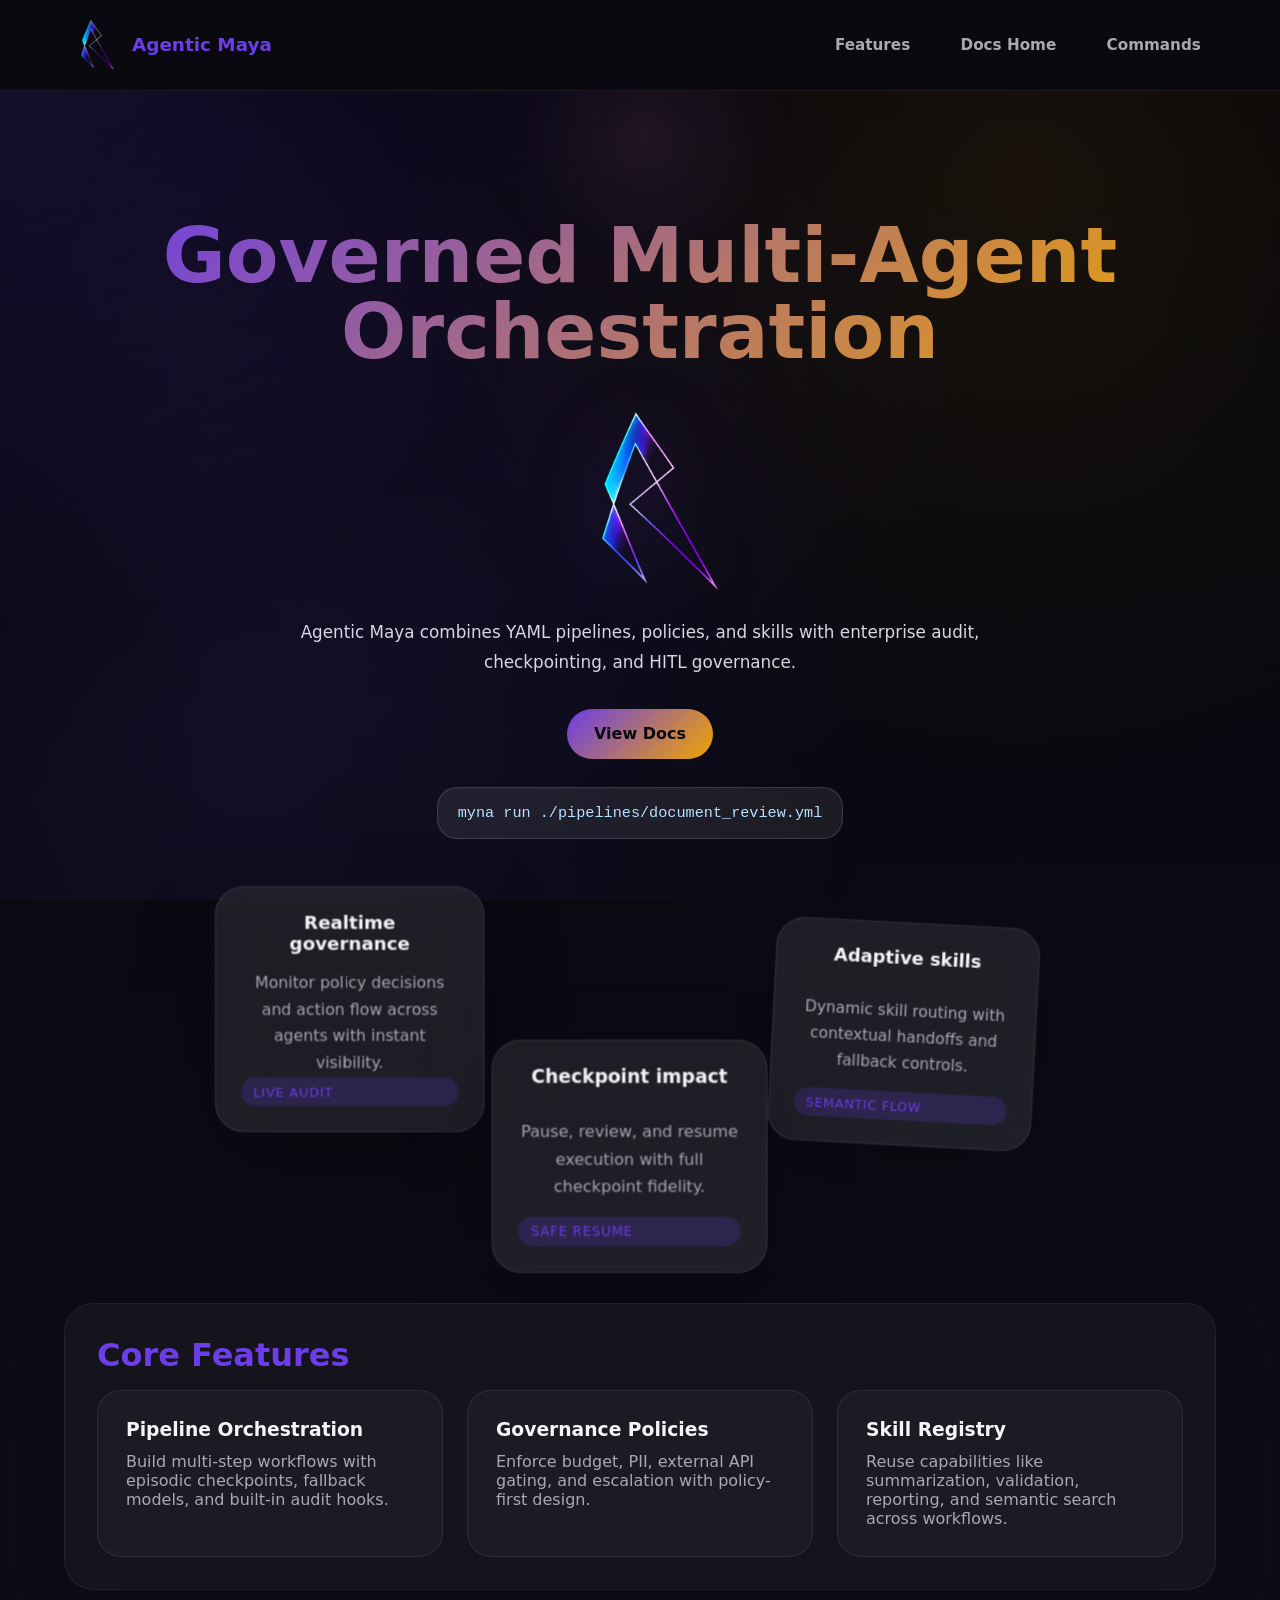
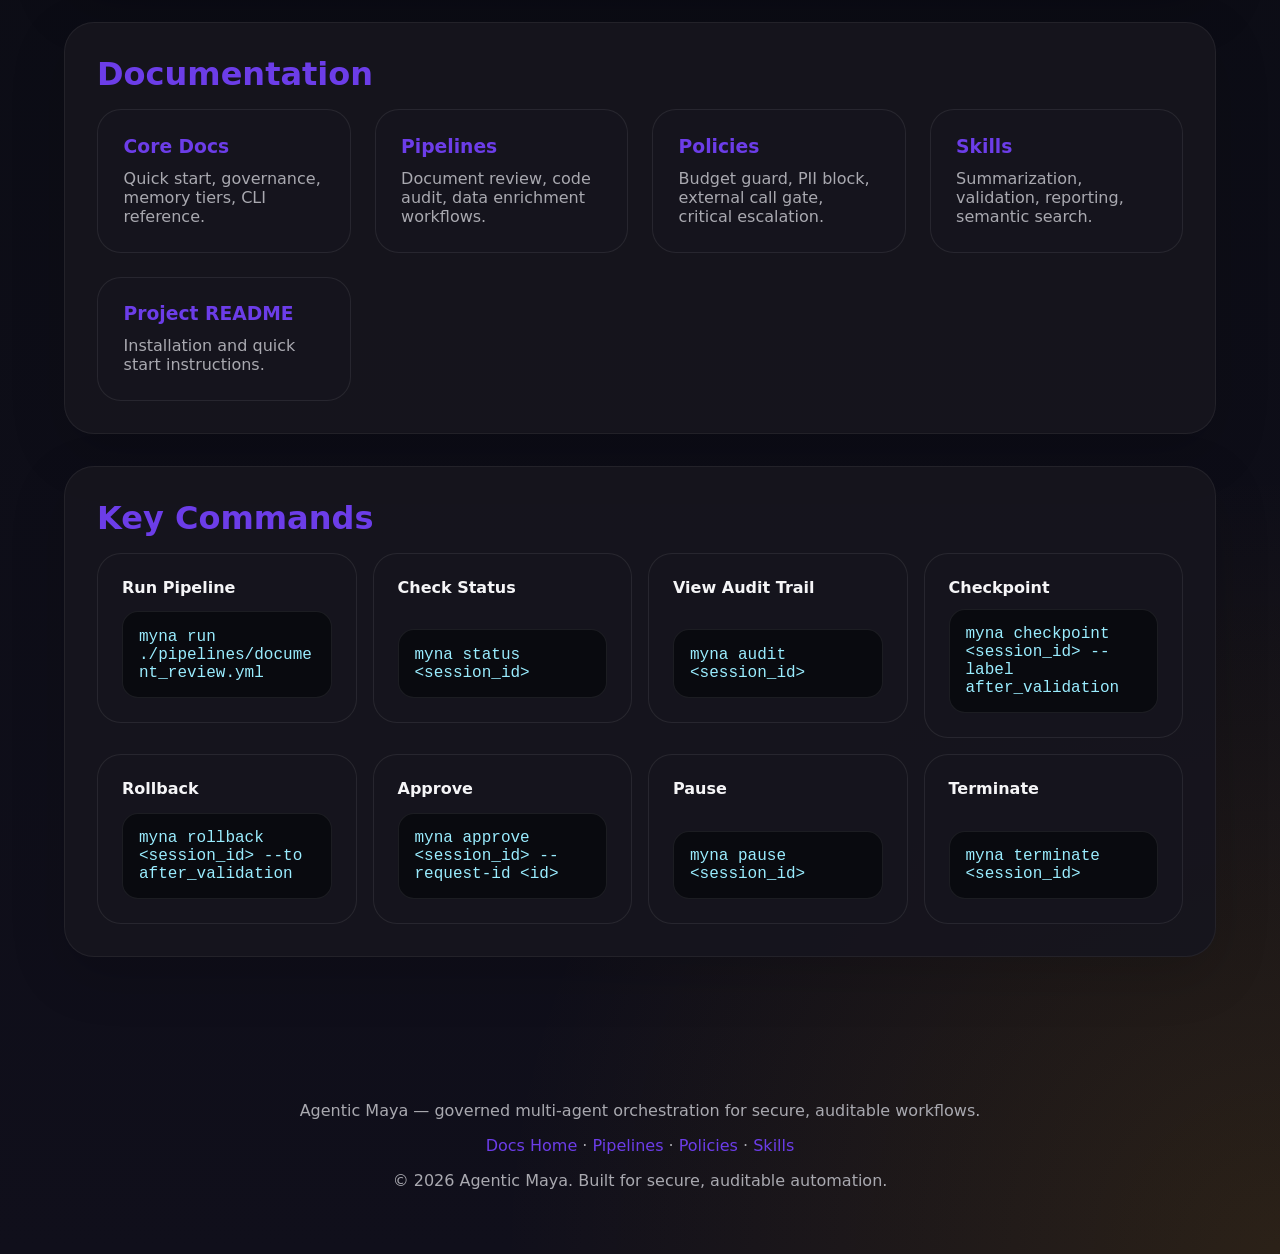
==== index.html @ 512a4d44 "web" ====
﻿<!DOCTYPE html>
<html lang="en">
<head>
    <meta charset="UTF-8">
    <meta name="viewport" content="width=device-width, initial-scale=1.0">
    <title>Agentic Maya — Governed Multi-Agent Orchestration</title>
    <link rel="icon" href="logo.png" type="image/png">
    <style>
        :root {
            --bg: #0A0A0F;
            --surface: rgba(22, 21, 30, 0.96);
            --surface-soft: #1F1D28;
            --panel: rgba(18, 18, 28, 0.96);
            --border: rgba(108, 61, 232, 0.18);
            --text: #F5F5F7;
            --muted: #A9A9B0;
            --muted-strong: #D6D8E2;
            --primary: #6C3DE8;
            --accent: #F0A500;
            --shadow: 0 28px 90px rgba(0, 0, 0, 0.26);
            --shadow-soft: 0 18px 55px rgba(0,0,0,0.16);
            --radius: 28px;
            --radius-sm: 18px;
            --transition: all 0.24s cubic-bezier(0.2, 1, 0.3, 1);
        }

        * { box-sizing: border-box; }

        body {
            margin: 0;
            min-height: 100vh;
            font-family: Inter, system-ui, -apple-system, BlinkMacSystemFont, 'Segoe UI', sans-serif;
            background: radial-gradient(circle at top left, rgba(108, 61, 232, 0.18), transparent 20%),
                        radial-gradient(circle at bottom right, rgba(240, 165, 0, 0.12), transparent 25%),
                        linear-gradient(180deg, #05050A 0%, #0B0C14 42%, #100F1B 100%);
            color: var(--text);
            overflow-x: hidden;
            position: relative;
        }

        body::before {
            content: '';
            position: fixed;
            top: 0;
            left: 0;
            width: 100%;
            height: 100%;
            background: 
                radial-gradient(circle at 20% 80%, rgba(108, 61, 232, 0.1) 0%, transparent 50%),
                radial-gradient(circle at 80% 20%, rgba(240, 165, 0, 0.08) 0%, transparent 50%),
                radial-gradient(circle at 40% 40%, rgba(108, 61, 232, 0.05) 0%, transparent 50%);
            animation: float 20s ease-in-out infinite;
            pointer-events: none;
            z-index: -1;
        }

        @keyframes float {
            0%, 100% { transform: translateY(0px) rotate(0deg); }
            33% { transform: translateY(-10px) rotate(1deg); }
            66% { transform: translateY(5px) rotate(-0.5deg); }
        }

        .particle {
            position: absolute;
            border-radius: 50%;
            pointer-events: none;
            animation: particle-float 15s linear infinite;
        }

        .particle:nth-child(1) {
            width: 4px; height: 4px;
            background: rgba(108, 61, 232, 0.6);
            top: 20%; left: 10%;
            animation-delay: 0s;
        }

        .particle:nth-child(2) {
            width: 6px; height: 6px;
            background: rgba(240, 165, 0, 0.4);
            top: 60%; left: 80%;
            animation-delay: 3s;
        }

        .particle:nth-child(3) {
            width: 3px; height: 3px;
            background: rgba(108, 61, 232, 0.5);
            top: 40%; left: 60%;
            animation-delay: 6s;
        }

        .particle:nth-child(4) {
            width: 5px; height: 5px;
            background: rgba(240, 165, 0, 0.3);
            top: 80%; left: 30%;
            animation-delay: 9s;
        }

        .particle:nth-child(5) {
            width: 4px; height: 4px;
            background: rgba(108, 61, 232, 0.4);
            top: 30%; left: 90%;
            animation-delay: 12s;
        }

        @keyframes particle-float {
            0% { transform: translateY(0px) translateX(0px); opacity: 0; }
            10% { opacity: 1; }
            90% { opacity: 1; }
            100% { transform: translateY(-100vh) translateX(20px); opacity: 0; }
        }

        a { color: var(--primary); text-decoration: none; }
        a:hover { color: var(--accent); }

        header {
            position: sticky;
            top: 0;
            z-index: 20;
            background: rgba(10, 10, 15, 0.96);
            border-bottom: 1px solid rgba(255,255,255,0.08);
            backdrop-filter: blur(16px);
        }

        .topbar {
            max-width: 1200px;
            margin: 0 auto;
            padding: 1.05rem 1.5rem;
            display: flex;
            justify-content: space-between;
            align-items: center;
            gap: 1rem;
        }

        .logo {
            font-size: 1.15rem;
            font-weight: 800;
            color: var(--primary);
            display: flex;
            align-items: center;
            gap: 0.75rem;
        }

        .logo img {
            height: 3.5rem;
            width: auto;
        }

        .nav {
            display: flex;
            gap: 1.25rem;
            flex-wrap: wrap;
        }

        .nav a {
            font-size: 0.95rem;
            color: var(--muted);
            font-weight: 600;
            padding: 0.65rem 0.95rem;
            border-radius: 999px;
            transition: var(--transition);
        }

        .nav a:hover,
        .nav a.active { background: rgba(108, 61, 232, 0.14); color: white; }

        .hero {
            max-width: 1200px;
            margin: 0 auto;
            padding: 4rem 1.5rem 2rem;
            text-align: center;
            position: relative;
            perspective: 1400px;
        }

        .hero h1 {
            font-size: clamp(3rem, 6vw, 4.8rem);
            line-height: 0.98;
            margin-bottom: 1rem;
            background: linear-gradient(135deg, var(--primary), var(--accent));
            -webkit-background-clip: text;
            -webkit-text-fill-color: transparent;
        }

        .hero p {
            max-width: 720px;
            margin: 0 auto 2rem;
            color: var(--muted-strong);
            font-size: 1.05rem;
            line-height: 1.8;
        }

        .hero-logo {
            margin: 2rem auto 1rem;
            display: flex;
            justify-content: center;
            align-items: center;
            perspective: 1000px;
        }

        .big-logo {
            width: 200px;
            height: 200px;
            object-fit: contain;
            filter: drop-shadow(0 20px 40px rgba(108, 61, 232, 0.3));
            transition: transform 0.6s cubic-bezier(0.175, 0.885, 0.32, 1.275);
            transform-style: preserve-3d;
        }

        .big-logo:hover {
            transform: rotateY(15deg) rotateX(10deg) scale(1.1);
            filter: drop-shadow(0 30px 60px rgba(108, 61, 232, 0.5));
        }

        .hero-buttons {
            display: flex;
            justify-content: center;
            flex-wrap: wrap;
            gap: 1rem;
            margin-bottom: 1.75rem;
        }

        .button {
            display: inline-flex;
            align-items: center;
            justify-content: center;
            padding: 0.95rem 1.7rem;
            border-radius: 999px;
            font-weight: 700;
            transition: var(--transition);
        }

        .button.primary {
            background: linear-gradient(135deg, var(--primary), var(--accent));
            color: #090A0F;
        }

        .button.secondary {
            background: rgba(255,255,255,0.08);
            color: var(--text);
            border: 1px solid rgba(255,255,255,0.1);
        }

        .button:hover { transform: translateY(-2px); }

        .hero-code {
            display: inline-flex;
            margin: 0 auto;
            background: rgba(255,255,255,0.08);
            border: 1px solid rgba(255,255,255,0.12);
            border-radius: 20px;
            padding: 1rem 1.25rem;
            color: #B7E2FF;
            font-family: ui-monospace, SFMono-Regular, Menlo, Monaco, Consolas, 'Liberation Mono', monospace;
            font-size: 0.95rem;
            box-shadow: inset 0 0 0 1px rgba(255,255,255,0.02);
        }

        .hero::before,
        .hero::after {
            content: '';
            position: absolute;
            left: 50%;
            transform: translateX(-50%);
            pointer-events: none;
            border-radius: 50%;
            opacity: 0.35;
        }

        .hero::before {
            width: 420px;
            height: 420px;
            top: -170px;
            background: radial-gradient(circle, rgba(108,61,232,0.24), transparent 54%);
        }

        .hero::after {
            width: 280px;
            height: 280px;
            top: -90px;
            background: radial-gradient(circle, rgba(240,165,0,0.12), transparent 55%);
        }

        .hero-visual {
            margin: 2.5rem auto 0;
            width: min(900px, 100%);
            height: 360px;
            position: relative;
            transform-style: preserve-3d;
            transition: transform 0.3s ease;
        }

        .hero-visual:hover {
            transform: rotateX(6deg) rotateY(-9deg);
        }

        .visual-card {
            position: absolute;
            width: 260px;
            min-height: 220px;
            border-radius: 28px;
            background: rgba(255,255,255,0.08);
            border: 1px solid rgba(255,255,255,0.12);
            backdrop-filter: blur(20px);
            box-shadow: 0 28px 80px rgba(0,0,0,0.28);
            padding: 1.5rem;
            color: var(--text);
            display: flex;
            flex-direction: column;
            justify-content: space-between;
            transition: transform 0.28s ease, box-shadow 0.28s ease;
        }

        .visual-card:hover {
            transform: translateY(-10px) translateZ(24px) rotateZ(-1deg);
            box-shadow: 0 36px 100px rgba(0,0,0,0.33);
        }

        .visual-card h3 {
            margin: 0 0 1rem;
            font-size: 1.1rem;
        }

        .visual-card p {
            margin: 0;
            color: var(--muted);
            line-height: 1.7;
            font-size: 0.95rem;
        }

        .visual-card span {
            display: inline-flex;
            align-items: center;
            gap: 0.35rem;
            padding: 0.4rem 0.75rem;
            border-radius: 999px;
            background: rgba(108,61,232,0.2);
            color: var(--primary);
            font-size: 0.78rem;
            letter-spacing: 0.06em;
            text-transform: uppercase;
        }

        .visual-card.one { top: 0; left: 40px; transform: translateZ(50px); }
        .visual-card.two { top: 40px; right: 60px; transform: translateZ(20px) rotateZ(3deg); }
        .visual-card.three { bottom: 0; left: calc(50% - 140px); transform: translateZ(80px); }

        main {
            max-width: 1200px;
            margin: 0 auto;
            padding: 2rem 1.5rem 4rem;
        }

        .section {
            background: var(--surface);
            border: 1px solid rgba(255,255,255,0.06);
            border-radius: 30px;
            margin-bottom: 2rem;
            padding: 2rem;
            box-shadow: var(--shadow-soft);
            opacity: 0;
            transform: translateY(20px);
            animation: fadeInUp 0.6s ease-out forwards;
        }

        .section:nth-child(1) { animation-delay: 0.1s; }
        .section:nth-child(2) { animation-delay: 0.2s; }
        .section:nth-child(3) { animation-delay: 0.3s; }

        @keyframes fadeInUp {
            to {
                opacity: 1;
                transform: translateY(0);
            }
        }

        .section h2 {
            margin-top: 0;
            color: var(--primary);
            font-size: 2rem;
            margin-bottom: 1rem;
        }

        .section p {
            color: var(--muted);
            margin-bottom: 1.5rem;
        }

        .grid {
            display: grid;
            gap: 1.5rem;
        }

        .grid-3 { grid-template-columns: repeat(auto-fit, minmax(260px, 1fr)); }

        .card {
            background: rgba(255,255,255,0.03);
            border: 1px solid rgba(255,255,255,0.08);
            border-radius: 24px;
            padding: 1.75rem;
            transition: transform 0.25s ease, border-color 0.25s ease;
        }

        .card:hover {
            transform: translateY(-4px);
            border-color: rgba(108, 61, 232, 0.35);
        }

        .card h3 {
            margin-top: 0;
            margin-bottom: 0.8rem;
        }

        .card p { margin: 0; color: var(--muted); }

        .docs-grid {
            display: grid;
            gap: 1.5rem;
            grid-template-columns: repeat(auto-fit, minmax(240px, 1fr));
        }

        .doc-card {
            background: var(--surface);
            border: 1px solid rgba(255,255,255,0.08);
            border-radius: 24px;
            padding: 1.6rem;
            transition: border-color 0.25s ease, transform 0.25s ease;
        }

        .doc-card:hover {
            transform: translateY(-3px);
            border-color: rgba(240, 165, 0, 0.4);
            background: rgba(255,255,255,0.05);
        }

        .doc-card h3 { margin: 0 0 0.75rem; }
        .doc-card p { margin: 0; color: var(--muted); }

        .command-grid {
            display: grid;
            gap: 1rem;
            grid-template-columns: repeat(auto-fit, minmax(240px, 1fr));
            align-items: start;
        }

        .command-card {
            background: var(--surface);
            border: 1px solid rgba(255,255,255,0.08);
            border-radius: 24px;
            padding: 1.5rem;
            min-height: 170px;
            display: flex;
            flex-direction: column;
            justify-content: space-between;
            transition: transform 0.24s ease, box-shadow 0.24s ease;
        }

        .command-card:hover {
            transform: translateY(-4px);
            box-shadow: 0 18px 50px rgba(0,0,0,0.16);
        }

        .command-card h4 {
            margin: 0;
            color: var(--text);
            line-height: 1.2;
        }

        .command-card code {
            display: block;
            background: rgba(9,10,15,0.95);
            border: 1px solid rgba(255,255,255,0.08);
            border-radius: 16px;
            padding: 0.95rem 1rem;
            margin-top: 0.75rem;
            color: #9AEDFF;
            font-family: ui-monospace, monospace;
            overflow-x: auto;
            white-space: pre-wrap;
            word-break: break-word;
        }

        .footer {
            text-align: center;
            padding: 2rem 1.5rem 3rem;
            color: var(--muted);
        }

        @media (max-width: 980px) {
            .topbar { flex-direction: column; align-items: stretch; }
            .hero { padding-top: 3rem; }
        }
        </style>
    <script>
        // Create floating particles
        document.addEventListener('DOMContentLoaded', () => {
            const body = document.body;
            for (let i = 1; i <= 5; i++) {
                const particle = document.createElement('div');
                particle.className = 'particle';
                body.appendChild(particle);
            }
        });
    </script>
</head>
<body>
    <header>
        <div class="topbar">
            <div class="logo">
                <img src="logo.png" alt="Agentic Maya Logo">
                Agentic Maya
            </div>
            <nav class="nav">
                <a href="#features">Features</a>
                <a href="docs/index.html">Docs Home</a>
                <a href="#commands">Commands</a>
            </nav>
        </div>
    </header>
    <section class="hero">
        <h1>Governed Multi-Agent Orchestration</h1>
        <div class="hero-logo">
            <img src="logo.png" alt="Agentic Maya Logo" class="big-logo">
        </div>
        <p>Agentic Maya combines YAML pipelines, policies, and skills with enterprise audit, checkpointing, and HITL governance.</p>
        <div class="hero-buttons">
            <a class="button primary" href="docs/index.html">View Docs</a>
        </div>
        <div class="hero-code"><code>myna run ./pipelines/document_review.yml</code></div>
        <div class="hero-visual" id="heroVisual">
            <div class="visual-card one">
                <h3>Realtime governance</h3>
                <p>Monitor policy decisions and action flow across agents with instant visibility.</p>
                <span>Live Audit</span>
            </div>
            <div class="visual-card two">
                <h3>Adaptive skills</h3>
                <p>Dynamic skill routing with contextual handoffs and fallback controls.</p>
                <span>Semantic Flow</span>
            </div>
            <div class="visual-card three">
                <h3>Checkpoint impact</h3>
                <p>Pause, review, and resume execution with full checkpoint fidelity.</p>
                <span>Safe Resume</span>
            </div>
        </div>
    </section>
    <main>
        <section class="section" id="features">
            <h2>Core Features</h2>
            <div class="grid grid-3">
                <div class="card"><h3>Pipeline Orchestration</h3><p>Build multi-step workflows with episodic checkpoints, fallback models, and built-in audit hooks.</p></div>
                <div class="card"><h3>Governance Policies</h3><p>Enforce budget, PII, external API gating, and escalation with policy-first design.</p></div>
                <div class="card"><h3>Skill Registry</h3><p>Reuse capabilities like summarization, validation, reporting, and semantic search across workflows.</p></div>
            </div>
        </section>
        <section class="section" id="docs">
            <h2>Documentation</h2>
            <div class="docs-grid">
                <a class="doc-card" href="docs/index.html"><h3>Core Docs</h3><p>Quick start, governance, memory tiers, CLI reference.</p></a>
                <a class="doc-card" href="docs/pipelines.html"><h3>Pipelines</h3><p>Document review, code audit, data enrichment workflows.</p></a>
                <a class="doc-card" href="docs/policies.html"><h3>Policies</h3><p>Budget guard, PII block, external call gate, critical escalation.</p></a>
                <a class="doc-card" href="docs/skills.html"><h3>Skills</h3><p>Summarization, validation, reporting, semantic search.</p></a>
                <a class="doc-card" href="../README.md"><h3>Project README</h3><p>Installation and quick start instructions.</p></a>
            </div>
        </section>
        <section class="section" id="commands">
            <h2>Key Commands</h2>
            <div class="command-grid">
                <div class="command-card"><h4>Run Pipeline</h4><code>myna run ./pipelines/document_review.yml</code></div>
                <div class="command-card"><h4>Check Status</h4><code>myna status &lt;session_id&gt;</code></div>
                <div class="command-card"><h4>View Audit Trail</h4><code>myna audit &lt;session_id&gt;</code></div>
                <div class="command-card"><h4>Checkpoint</h4><code>myna checkpoint &lt;session_id&gt; --label after_validation</code></div>
                <div class="command-card"><h4>Rollback</h4><code>myna rollback &lt;session_id&gt; --to after_validation</code></div>
                <div class="command-card"><h4>Approve</h4><code>myna approve &lt;session_id&gt; --request-id &lt;id&gt;</code></div>
                <div class="command-card"><h4>Pause</h4><code>myna pause &lt;session_id&gt;</code></div>
                <div class="command-card"><h4>Terminate</h4><code>myna terminate &lt;session_id&gt;</code></div>
            </div>
        </section>
    </main>
    <footer class="footer">
        <p>Agentic Maya — governed multi-agent orchestration for secure, auditable workflows.</p>
        <p><a href="docs/index.html">Docs Home</a> · <a href="docs/pipelines.html">Pipelines</a> · <a href="docs/policies.html">Policies</a> · <a href="docs/skills.html">Skills</a></p>
        <p>&copy; 2026 Agentic Maya. Built for secure, auditable automation.</p>
    </footer>
    <script>
        const hero = document.querySelector('.hero');
        const visual = document.querySelector('.hero-visual');
        if (hero && visual) {
            hero.addEventListener('pointermove', event => {
                const rect = hero.getBoundingClientRect();
                const x = (event.clientX - rect.left) / rect.width - 0.5;
                const y = (event.clientY - rect.top) / rect.height - 0.5;
                visual.style.transform = `rotateX(${y * 10}deg) rotateY(${x * 20}deg)`;
            });
            hero.addEventListener('pointerleave', () => {
                visual.style.transform = 'rotateX(0deg) rotateY(0deg)';
            });
        }
    </script>
</body>
</html>
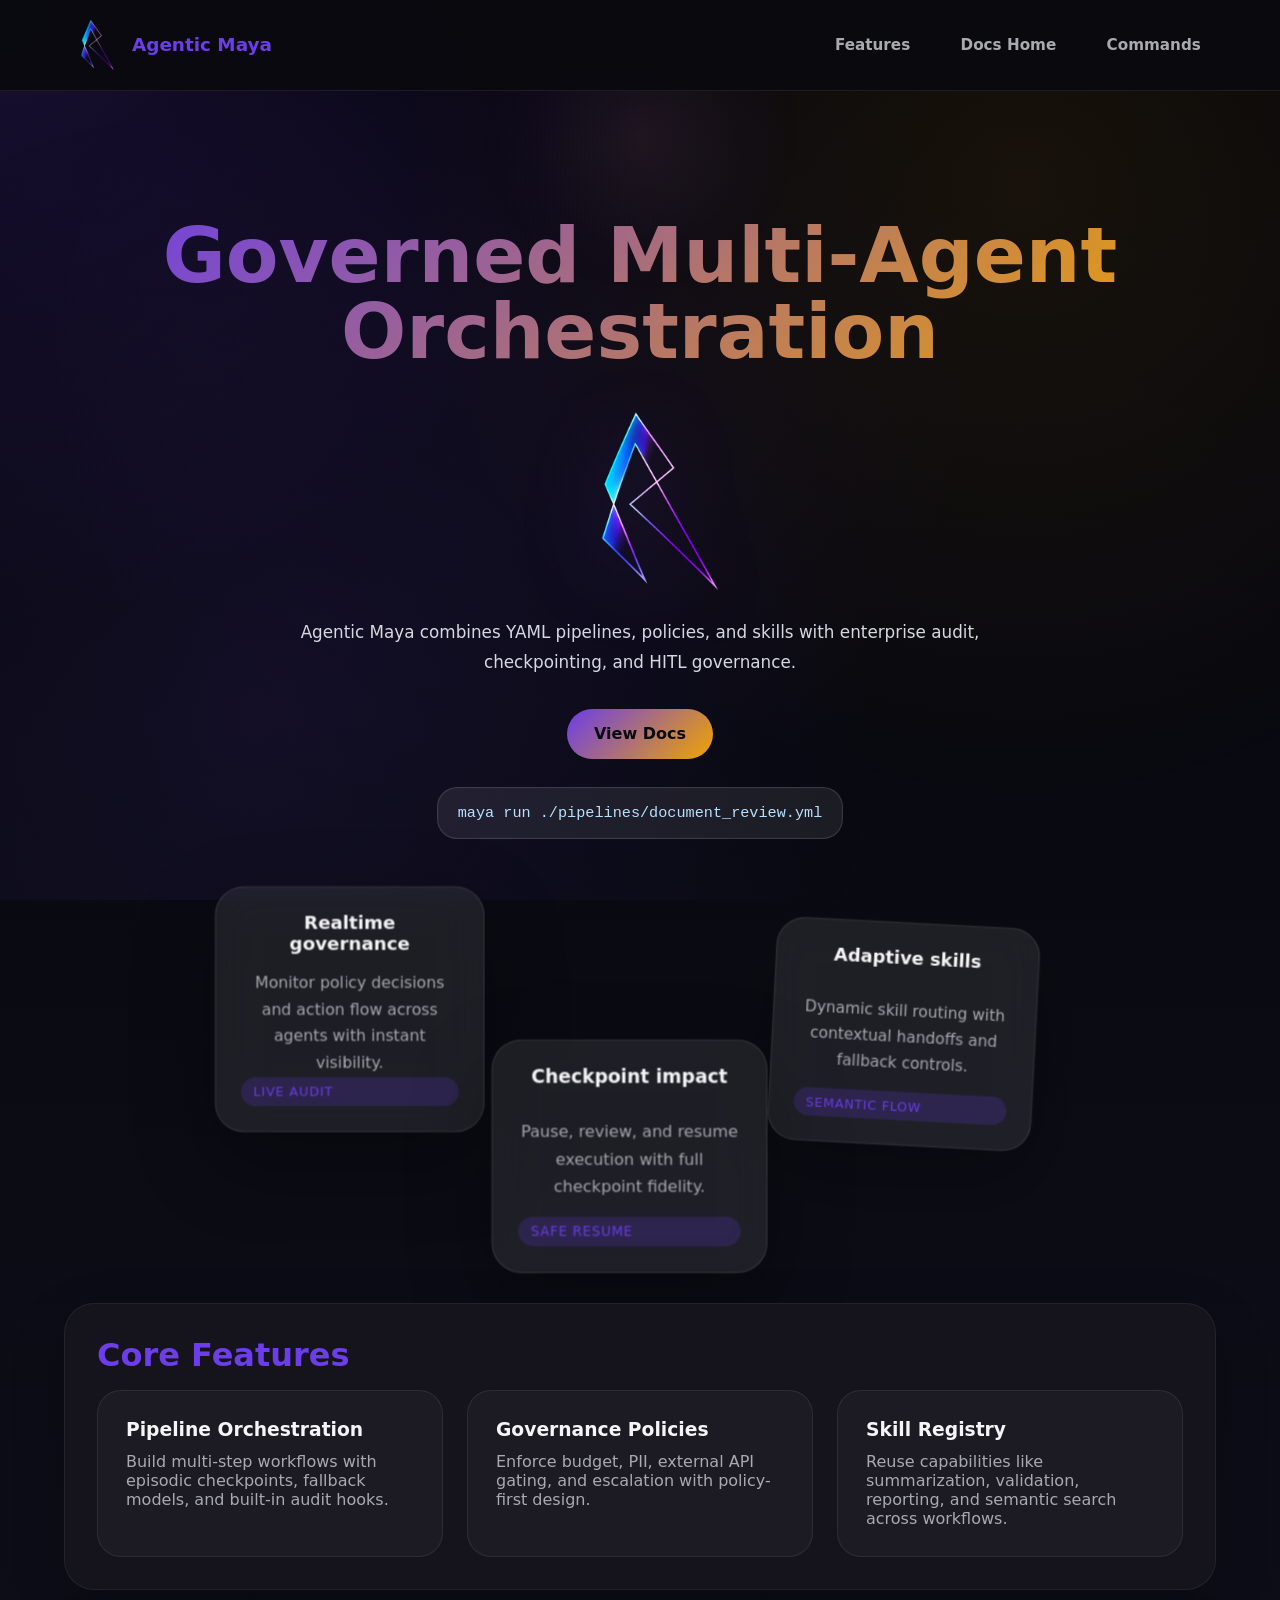
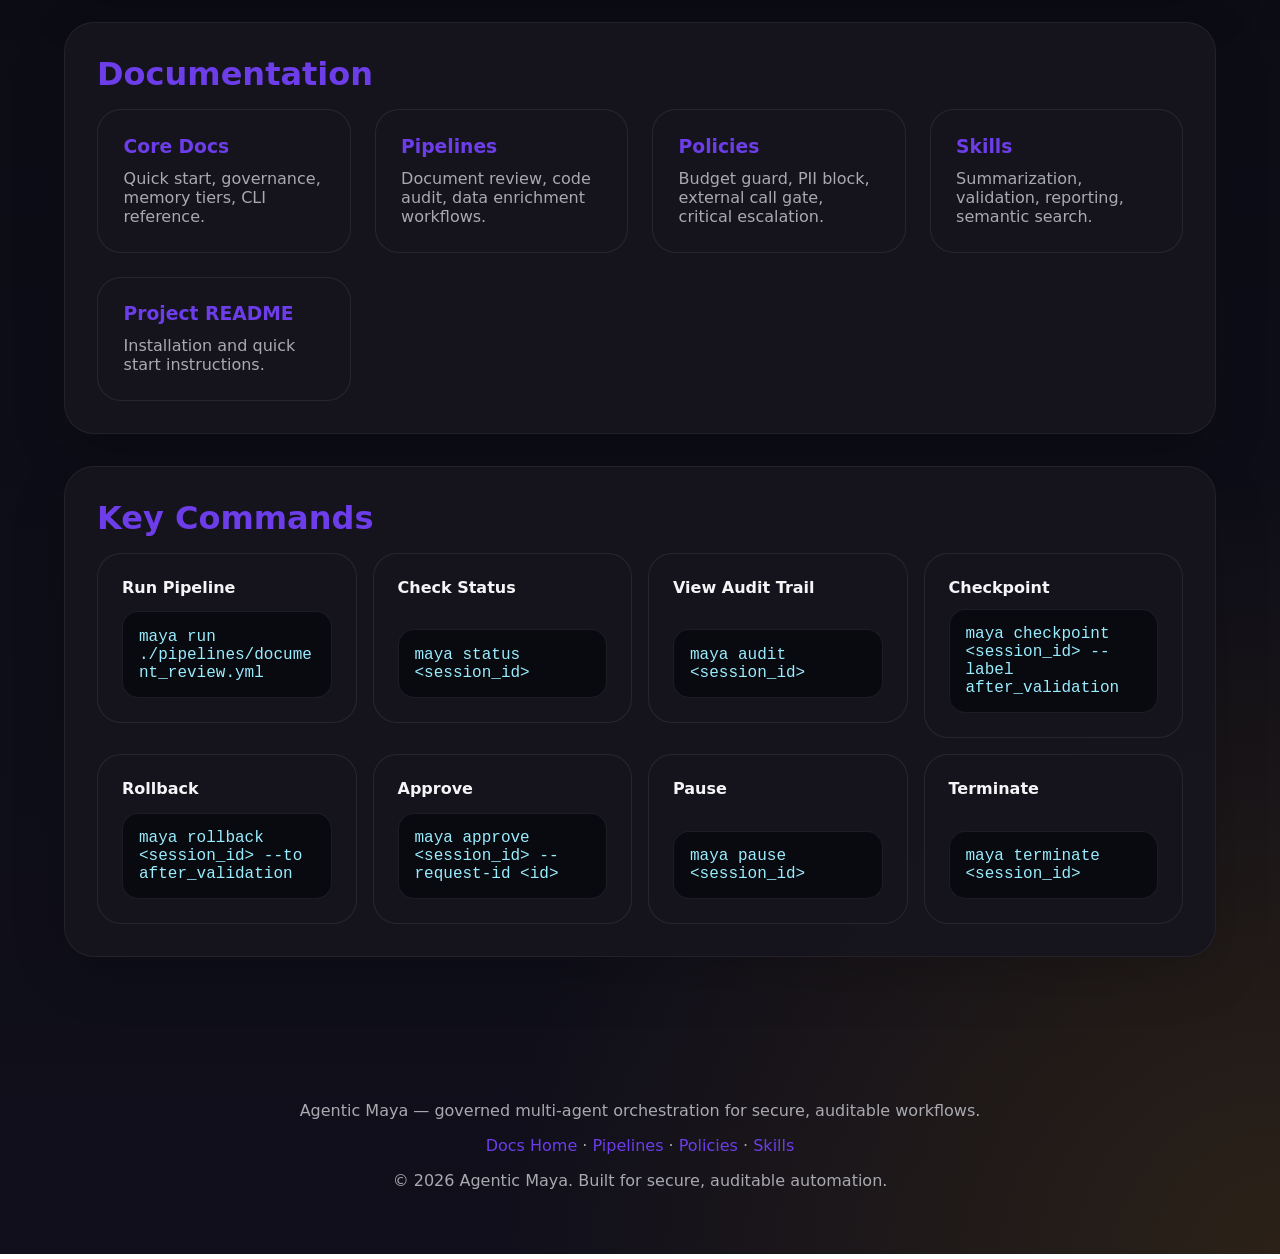
==== commit 19c9d2c5: "change name" ====
--- a/index.html
+++ b/index.html
@@ -525,7 +525,7 @@
         <div class="hero-buttons">
             <a class="button primary" href="docs/index.html">View Docs</a>
         </div>
-        <div class="hero-code"><code>myna run ./pipelines/document_review.yml</code></div>
+        <div class="hero-code"><code>maya run ./pipelines/document_review.yml</code></div>
         <div class="hero-visual" id="heroVisual">
             <div class="visual-card one">
                 <h3>Realtime governance</h3>
@@ -566,14 +566,14 @@
         <section class="section" id="commands">
             <h2>Key Commands</h2>
             <div class="command-grid">
-                <div class="command-card"><h4>Run Pipeline</h4><code>myna run ./pipelines/document_review.yml</code></div>
-                <div class="command-card"><h4>Check Status</h4><code>myna status &lt;session_id&gt;</code></div>
-                <div class="command-card"><h4>View Audit Trail</h4><code>myna audit &lt;session_id&gt;</code></div>
-                <div class="command-card"><h4>Checkpoint</h4><code>myna checkpoint &lt;session_id&gt; --label after_validation</code></div>
-                <div class="command-card"><h4>Rollback</h4><code>myna rollback &lt;session_id&gt; --to after_validation</code></div>
-                <div class="command-card"><h4>Approve</h4><code>myna approve &lt;session_id&gt; --request-id &lt;id&gt;</code></div>
-                <div class="command-card"><h4>Pause</h4><code>myna pause &lt;session_id&gt;</code></div>
-                <div class="command-card"><h4>Terminate</h4><code>myna terminate &lt;session_id&gt;</code></div>
+                <div class="command-card"><h4>Run Pipeline</h4><code>maya run ./pipelines/document_review.yml</code></div>
+                <div class="command-card"><h4>Check Status</h4><code>maya status &lt;session_id&gt;</code></div>
+                <div class="command-card"><h4>View Audit Trail</h4><code>maya audit &lt;session_id&gt;</code></div>
+                <div class="command-card"><h4>Checkpoint</h4><code>maya checkpoint &lt;session_id&gt; --label after_validation</code></div>
+                <div class="command-card"><h4>Rollback</h4><code>maya rollback &lt;session_id&gt; --to after_validation</code></div>
+                <div class="command-card"><h4>Approve</h4><code>maya approve &lt;session_id&gt; --request-id &lt;id&gt;</code></div>
+                <div class="command-card"><h4>Pause</h4><code>maya pause &lt;session_id&gt;</code></div>
+                <div class="command-card"><h4>Terminate</h4><code>maya terminate &lt;session_id&gt;</code></div>
             </div>
         </section>
     </main>
